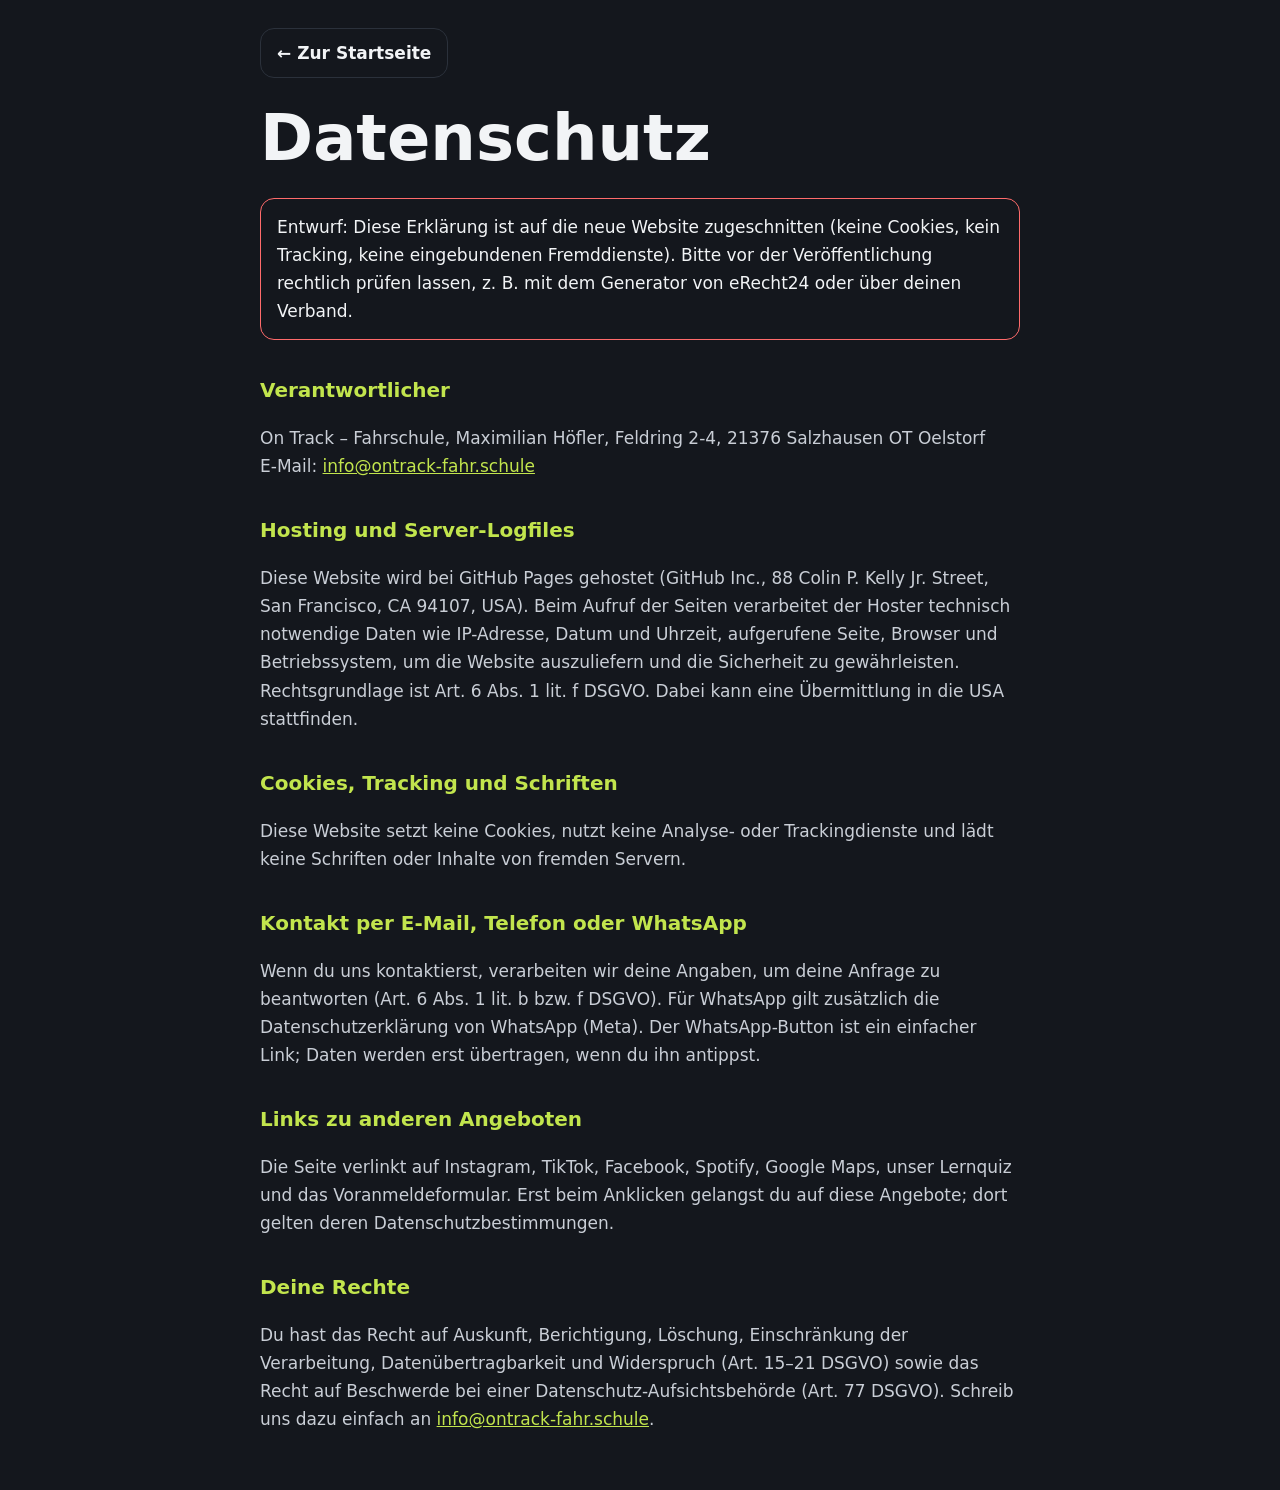
==== datenschutz.html @ 904740cd "Add files via upload" ====
<!doctype html><html lang="de"><head><meta charset="utf-8"><meta name="viewport" content="width=device-width, initial-scale=1, viewport-fit=cover">
<title>Datenschutz – On Track Fahrschule</title><meta name="robots" content="noindex"><link rel="icon" type="image/png" href="icon-192.png">
<style>body{margin:0;background:#14171d;color:#f2f4f6;font:17px/1.65 system-ui,-apple-system,"Segoe UI",Roboto,Arial,sans-serif;padding:calc(28px + env(safe-area-inset-top,0px)) 0 calc(40px + env(safe-area-inset-bottom,0px))}
main{width:min(760px,calc(100% - 40px));margin:0 auto}h1{font-family:"Avenir Next Condensed","Roboto Condensed","Arial Narrow",system-ui,sans-serif;font-stretch:condensed;font-size:clamp(40px,9vw,64px);line-height:1;margin:28px 0 28px}
h2{font-size:20px;margin:34px 0 8px;color:#c2e54d}p,li{color:#c9ced6}a{color:#c2e54d}.back{display:inline-block;text-decoration:none;font-weight:700;border:1.5px solid #2b313b;border-radius:14px;padding:10px 16px;color:#f2f4f6}
.note{border:1.5px solid #ff6b6b;border-radius:14px;padding:14px 16px;color:#f2f4f6}</style></head><body><main><a class="back" href="index.html">← Zur Startseite</a><h1>Datenschutz</h1>
<p class="note">Entwurf: Diese Erklärung ist auf die neue Website zugeschnitten (keine Cookies, kein Tracking, keine eingebundenen Fremddienste). Bitte vor der Veröffentlichung rechtlich prüfen lassen, z. B. mit dem Generator von eRecht24 oder über deinen Verband.</p>
<h2>Verantwortlicher</h2>
<p>On Track – Fahrschule, Maximilian Höfler, Feldring 2-4, 21376 Salzhausen OT Oelstorf<br>E-Mail: <a href="mailto:info@ontrack-fahr.schule">info@ontrack-fahr.schule</a></p>
<h2>Hosting und Server-Logfiles</h2>
<p>Diese Website wird bei GitHub Pages gehostet (GitHub Inc., 88 Colin P. Kelly Jr. Street, San Francisco, CA 94107, USA). Beim Aufruf der Seiten verarbeitet der Hoster technisch notwendige Daten wie IP-Adresse, Datum und Uhrzeit, aufgerufene Seite, Browser und Betriebssystem, um die Website auszuliefern und die Sicherheit zu gewährleisten. Rechtsgrundlage ist Art. 6 Abs. 1 lit. f DSGVO. Dabei kann eine Übermittlung in die USA stattfinden.</p>
<h2>Cookies, Tracking und Schriften</h2>
<p>Diese Website setzt keine Cookies, nutzt keine Analyse- oder Trackingdienste und lädt keine Schriften oder Inhalte von fremden Servern.</p>
<h2>Kontakt per E-Mail, Telefon oder WhatsApp</h2>
<p>Wenn du uns kontaktierst, verarbeiten wir deine Angaben, um deine Anfrage zu beantworten (Art. 6 Abs. 1 lit. b bzw. f DSGVO). Für WhatsApp gilt zusätzlich die Datenschutzerklärung von WhatsApp (Meta). Der WhatsApp-Button ist ein einfacher Link; Daten werden erst übertragen, wenn du ihn antippst.</p>
<h2>Links zu anderen Angeboten</h2>
<p>Die Seite verlinkt auf Instagram, TikTok, Facebook, Spotify, Google Maps, unser Lernquiz und das Voranmeldeformular. Erst beim Anklicken gelangst du auf diese Angebote; dort gelten deren Datenschutzbestimmungen.</p>
<h2>Deine Rechte</h2>
<p>Du hast das Recht auf Auskunft, Berichtigung, Löschung, Einschränkung der Verarbeitung, Datenübertragbarkeit und Widerspruch (Art. 15–21 DSGVO) sowie das Recht auf Beschwerde bei einer Datenschutz-Aufsichtsbehörde (Art. 77 DSGVO). Schreib uns dazu einfach an <a href="mailto:info@ontrack-fahr.schule">info@ontrack-fahr.schule</a>.</p>
</main></body></html>
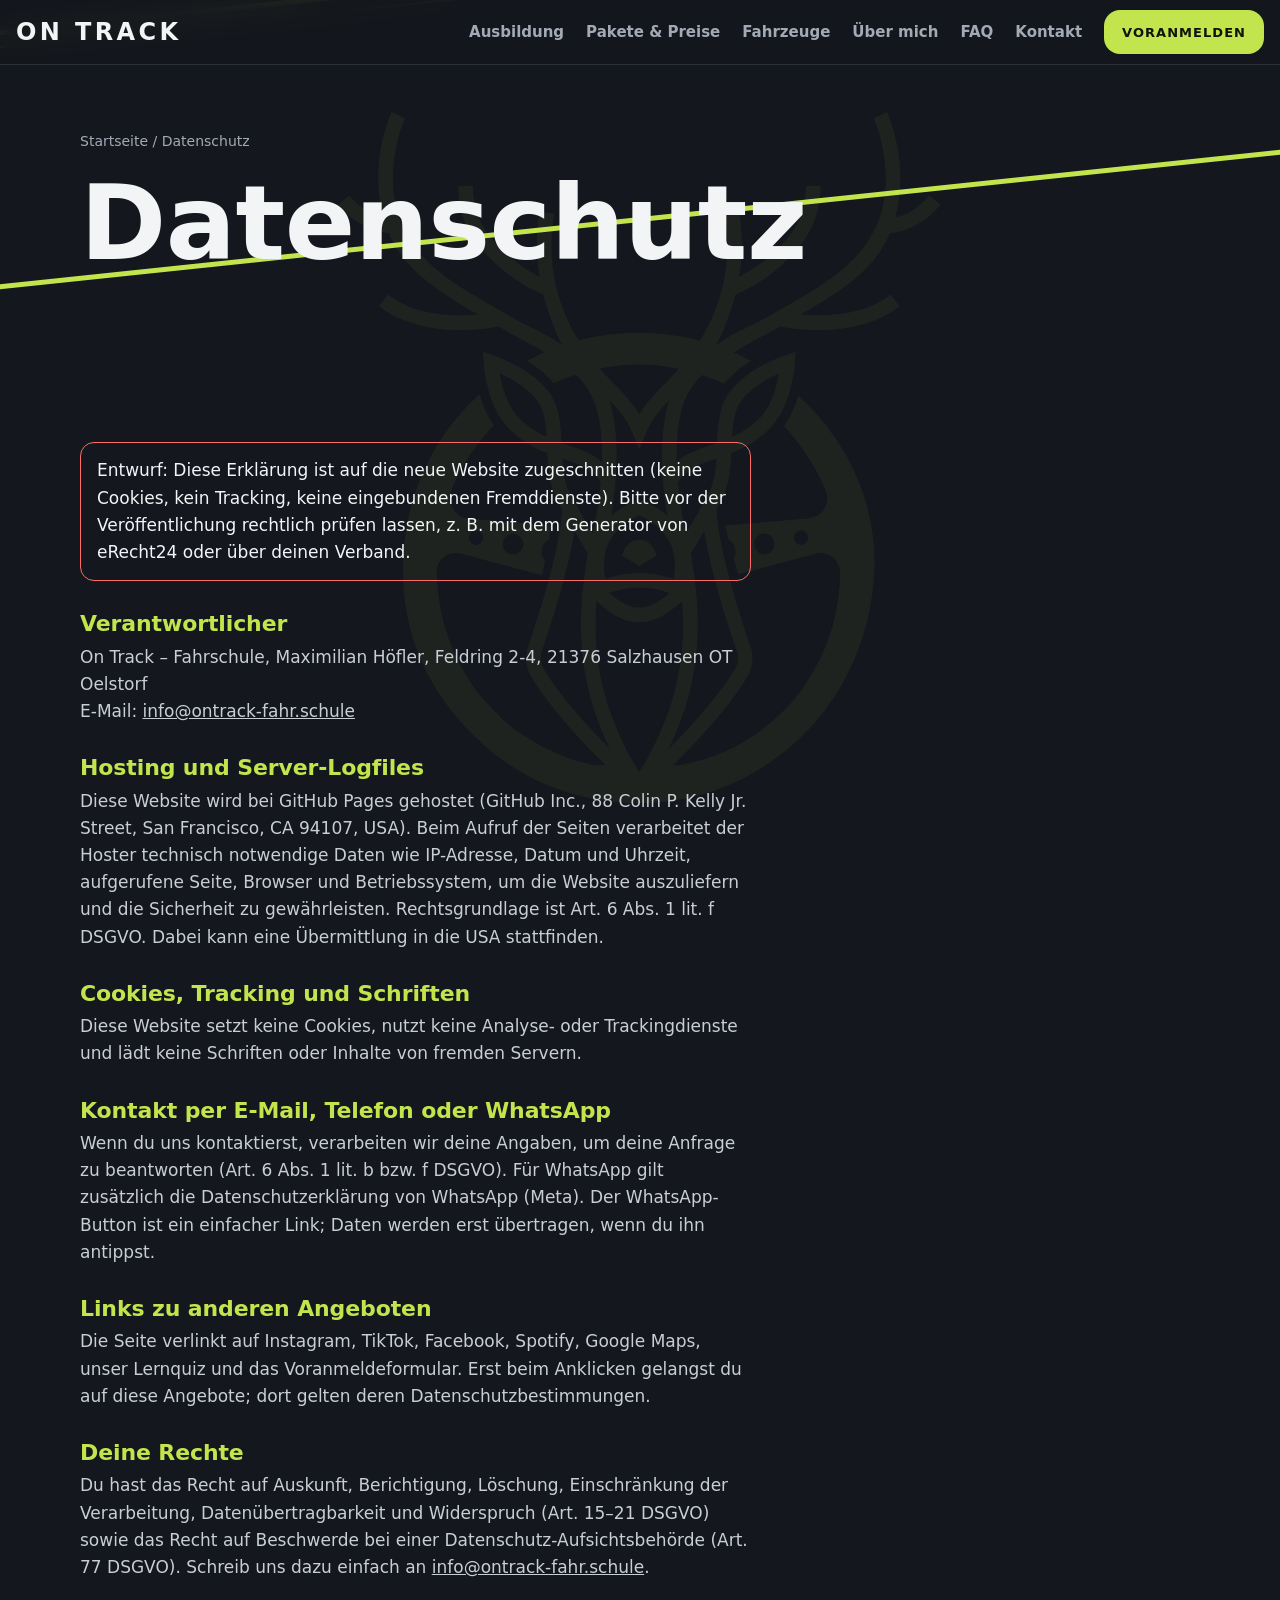
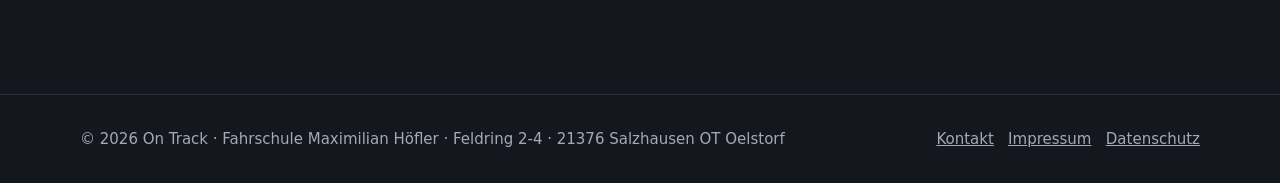
==== commit dffb3209: "Add files via upload" ====
--- a/datenschutz.html
+++ b/datenschutz.html
@@ -1,9 +1,43 @@
-<!doctype html><html lang="de"><head><meta charset="utf-8"><meta name="viewport" content="width=device-width, initial-scale=1, viewport-fit=cover">
-<title>Datenschutz – On Track Fahrschule</title><meta name="robots" content="noindex"><link rel="icon" type="image/png" href="icon-192.png">
-<style>body{margin:0;background:#14171d;color:#f2f4f6;font:17px/1.65 system-ui,-apple-system,"Segoe UI",Roboto,Arial,sans-serif;padding:calc(28px + env(safe-area-inset-top,0px)) 0 calc(40px + env(safe-area-inset-bottom,0px))}
-main{width:min(760px,calc(100% - 40px));margin:0 auto}h1{font-family:"Avenir Next Condensed","Roboto Condensed","Arial Narrow",system-ui,sans-serif;font-stretch:condensed;font-size:clamp(40px,9vw,64px);line-height:1;margin:28px 0 28px}
-h2{font-size:20px;margin:34px 0 8px;color:#c2e54d}p,li{color:#c9ced6}a{color:#c2e54d}.back{display:inline-block;text-decoration:none;font-weight:700;border:1.5px solid #2b313b;border-radius:14px;padding:10px 16px;color:#f2f4f6}
-.note{border:1.5px solid #ff6b6b;border-radius:14px;padding:14px 16px;color:#f2f4f6}</style></head><body><main><a class="back" href="index.html">← Zur Startseite</a><h1>Datenschutz</h1>
+<!doctype html>
+<html lang="de">
+<head>
+<meta charset="utf-8">
+<meta name="viewport" content="width=device-width, initial-scale=1, viewport-fit=cover">
+<title>Datenschutz | Fahrschule On Track</title>
+<meta name="description" content="Impressum und Datenschutz der Fahrschule On Track, Maximilian Höfler, Salzhausen-Oelstorf.">
+<meta name="robots" content="noindex, nofollow">
+<link rel="canonical" href="https://www.ontrack-fahr.schule/datenschutz.html">
+<meta name="theme-color" content="#14171d">
+<link rel="icon" type="image/png" href="icon-192.png">
+<link rel="apple-touch-icon" href="icon-180.png">
+<meta property="og:type" content="website"><meta property="og:locale" content="de_DE"><meta property="og:site_name" content="On Track Fahrschule">
+<meta property="og:url" content="https://www.ontrack-fahr.schule/datenschutz.html"><meta property="og:title" content="Datenschutz | Fahrschule On Track"><meta property="og:description" content="Impressum und Datenschutz der Fahrschule On Track, Maximilian Höfler, Salzhausen-Oelstorf.">
+<meta property="og:image" content="https://www.ontrack-fahr.schule/fahrschule-salzhausen-enyaq-start.jpg"><meta name="twitter:card" content="summary_large_image">
+<link rel="stylesheet" href="site.css">
+</head>
+<body>
+<div class="bg-deer" aria-hidden="true"></div>
+<header class="nav always" id="nav">
+  <a class="nav-brand" href="./">ON TRACK</a>
+  <nav class="nav-links" aria-label="Hauptnavigation"><a href="ausbildung.html">Ausbildung</a><a href="pakete.html">Pakete &amp; Preise</a><a href="fahrzeuge.html">Fahrzeuge</a><a href="ueber-mich.html">Über mich</a><a href="faq.html">FAQ</a><a href="kontakt.html">Kontakt</a>
+    <a class="btn" href="http://fs0676.fso360-svc.de" target="_blank" rel="noopener">Voranmelden</a>
+  </nav>
+  <button class="menu-btn" id="menuBtn" aria-expanded="false" aria-controls="sheet"><i></i>Menü</button>
+</header>
+<nav class="sheet" id="sheet" aria-label="Menü"><a href="./">Startseite</a><a href="ausbildung.html">Ausbildung</a><a href="pakete.html">Pakete &amp; Preise</a><a href="fahrzeuge.html">Fahrzeuge</a><a href="ueber-mich.html">Über mich</a><a href="faq.html">Häufige Fragen</a><a href="kontakt.html">Kontakt</a></nav>
+<main id="top">
+<section class="page-head">
+  <div class="ph-lines" aria-hidden="true"><span style="--h:5px;--c:var(--lime);top:84px;--t:.1s"></span><span style="--h:2px;--c:var(--lime-d);top:100px;--t:.25s"></span><span style="--h:5px;--c:var(--lime);top:calc(100% - 8px);--t:.4s"></span></div>
+  <div class="wrap">
+    <p class="crumbs"><a href="./">Startseite</a> / Datenschutz</p>
+    <h1>Datenschutz</h1>
+    
+  </div>
+</section>
+<section class="block">
+  <span class="edge-line" aria-hidden="true"></span>
+  <div class="wrap">
+<div class="legal">
 <p class="note">Entwurf: Diese Erklärung ist auf die neue Website zugeschnitten (keine Cookies, kein Tracking, keine eingebundenen Fremddienste). Bitte vor der Veröffentlichung rechtlich prüfen lassen, z. B. mit dem Generator von eRecht24 oder über deinen Verband.</p>
 <h2>Verantwortlicher</h2>
 <p>On Track – Fahrschule, Maximilian Höfler, Feldring 2-4, 21376 Salzhausen OT Oelstorf<br>E-Mail: <a href="mailto:info@ontrack-fahr.schule">info@ontrack-fahr.schule</a></p>
@@ -17,4 +51,55 @@
 <p>Die Seite verlinkt auf Instagram, TikTok, Facebook, Spotify, Google Maps, unser Lernquiz und das Voranmeldeformular. Erst beim Anklicken gelangst du auf diese Angebote; dort gelten deren Datenschutzbestimmungen.</p>
 <h2>Deine Rechte</h2>
 <p>Du hast das Recht auf Auskunft, Berichtigung, Löschung, Einschränkung der Verarbeitung, Datenübertragbarkeit und Widerspruch (Art. 15–21 DSGVO) sowie das Recht auf Beschwerde bei einer Datenschutz-Aufsichtsbehörde (Art. 77 DSGVO). Schreib uns dazu einfach an <a href="mailto:info@ontrack-fahr.schule">info@ontrack-fahr.schule</a>.</p>
-</main></body></html>+</div>
+  </div>
+</section>
+</main>
+<footer>
+  <div class="wrap">
+    <span>© 2026 On Track · Fahrschule Maximilian Höfler · Feldring 2-4 · 21376 Salzhausen OT Oelstorf</span>
+    <span><a href="kontakt.html">Kontakt</a> &nbsp; <a href="impressum.html">Impressum</a> &nbsp; <a href="datenschutz.html">Datenschutz</a></span>
+  </div>
+</footer>
+<script>
+// Navigation: ab dem Ende des Hero-Bereichs mit Hintergrund
+const nav = document.getElementById("nav"), hero = document.querySelector(".hero");
+if (hero) new IntersectionObserver(([e]) => nav.classList.toggle("solid", !e.isIntersecting), { rootMargin: "-80px 0px 0px 0px" }).observe(hero);
+// Mobiles Menü
+const mb = document.getElementById("menuBtn"), sheet = document.getElementById("sheet");
+function setMenu(open){ mb.setAttribute("aria-expanded", open); sheet.classList.toggle("open", open); document.body.style.overflow = open ? "hidden" : ""; }
+mb.addEventListener("click", () => setMenu(mb.getAttribute("aria-expanded") !== "true"));
+sheet.querySelectorAll("a").forEach(a => a.addEventListener("click", () => setMenu(false)));
+document.addEventListener("keydown", e => { if (e.key === "Escape") setMenu(false); });
+// Grüne Linie zeichnet sich, wenn ein Abschnitt ins Bild kommt
+const io = new IntersectionObserver(es => es.forEach(e => { if (e.isIntersecting) { e.target.classList.add("on"); io.unobserve(e.target); } }), { threshold: .2 });
+document.querySelectorAll(".edge-line").forEach(el => io.observe(el));
+// Elemente fliegen beim Scrollen ins Bild
+if (!matchMedia("(prefers-reduced-motion: reduce)").matches && "IntersectionObserver" in window) {
+  const groups = [
+    ["main section.block h1, main section.block h2, .band h2, .page-head h1, .vehicle h2, .go-list a", "fly-l"],
+    [".photo", "fly-zoom"], [".lead, .band .when, .band p, .band-row, .quote", "fly-up"],
+    [".features li", "alt"], [".pkg", "fly-r"], [".ride", "fly-zoom"],
+    [".cols3 > div", "fly-up"], ["#ueber-mich .grid-2 > div:last-child", "fly-r"],
+    [".links a", "fly-up"], [".faq-item", "fly-up"], [".places li", "fly-up"],
+    [".contact address, .social", "fly-l"], [".c-acts .btn", "fly-r"]
+  ];
+  const seen = new Set();
+  groups.forEach(([sel, kind]) => {
+    document.querySelectorAll(sel).forEach((el, n) => {
+      if (seen.has(el)) return; seen.add(el);
+      const cls = kind === "alt" ? (n % 2 ? "fly-r" : "fly-l") : kind;
+      el.classList.add("fly", cls);
+      const sib = el.parentElement ? [...el.parentElement.children].indexOf(el) : 0;
+      el.style.setProperty("--i", Math.min(sib, 8));
+    });
+  });
+  const fo = new IntersectionObserver(es => es.forEach(e => {
+    if (e.isIntersecting) { e.target.classList.add("in"); fo.unobserve(e.target); }
+  }), { threshold: .15, rootMargin: "0px 0px -6% 0px" });
+  document.querySelectorAll(".fly").forEach(el => fo.observe(el));
+}
+
+</script>
+</body>
+</html>
--- a/site.css
+++ b/site.css
@@ -0,0 +1,237 @@
+
+:root{
+  --bg:#14171d; --ink:#0f1217; --panel:#1b2029; --line:#2b313b;
+  --lime:#c2e54d; --lime-d:#8fb03a; --text:#f2f4f6; --muted:#a3aab6; --red:#ff6b6b;
+  --head:"Avenir Next Condensed","Helvetica Neue Condensed","Roboto Condensed","Arial Narrow",system-ui,sans-serif;
+  --body:system-ui,-apple-system,"Segoe UI",Roboto,"Helvetica Neue",Arial,sans-serif;
+}
+*{box-sizing:border-box}
+html{scroll-behavior:smooth;scroll-padding-top:calc(72px + env(safe-area-inset-top,0px))}
+@media (prefers-reduced-motion: reduce){html{scroll-behavior:auto}}
+body{margin:0;background:var(--bg);color:var(--text);font-family:var(--body);font-size:17px;line-height:1.6;-webkit-font-smoothing:antialiased;overflow-x:hidden}
+a{color:inherit}
+img{max-width:100%;display:block}
+:focus-visible{outline:3px solid var(--lime);outline-offset:3px;border-radius:6px}
+.wrap{width:min(1120px,calc(100% - 40px));margin:0 auto}
+h1,h2,h3{font-family:var(--head);font-stretch:condensed;line-height:1.02;margin:0;letter-spacing:-.005em}
+h2,.intro-h{font-size:clamp(40px,8.5vw,84px);font-weight:800}
+.intro-h{font-size:clamp(36px,7.4vw,74px)}
+h3{font-size:clamp(26px,4.4vw,34px);font-weight:800}
+p{margin:0 0 1em;max-width:62ch}
+.muted{color:var(--muted)}
+.btn{display:inline-flex;align-items:center;justify-content:center;gap:10px;min-height:54px;padding:0 24px;border-radius:16px;border:0;background:var(--lime);color:#11140a;font:800 15px/1 var(--body);letter-spacing:.08em;text-transform:uppercase;text-decoration:none;cursor:pointer;transition:transform .15s,filter .15s}
+.btn:hover{filter:brightness(1.07)}
+.btn:active{transform:scale(.98)}
+.btn.ghost{background:transparent;color:var(--text);border:1.5px solid var(--line)}
+.btn.wa{background:#1fa855;color:#fff}
+.btn svg{width:22px;height:22px;flex:none}
+
+/* ---------- HERO (wie die Quiz-Startseite) ---------- */
+.hero{position:relative;height:100vh;height:100svh;min-height:560px;overflow:hidden;background:#000;isolation:isolate}
+.h-bg{position:absolute;inset:0;background:var(--bg);opacity:0;animation:fade .7s ease-out .1s forwards}
+.h-lines{position:absolute;inset:0;overflow:hidden;pointer-events:none;z-index:2}
+.h-lines span{position:absolute;left:-40%;width:180%;height:var(--h);background:var(--c);transform:rotate(-12deg) scaleX(0);transform-origin:left top;animation:draw .7s cubic-bezier(.65,0,.35,1) var(--t) forwards}
+.h-photo{position:absolute;left:0;right:0;bottom:0;top:calc(70% - 30vw);z-index:1;width:100%;height:calc(30% + 30vw);object-fit:cover;object-position:62% 30%;background:#000;
+  clip-path:polygon(0 calc(21.5vw + 5px),100% calc(.25vw + 5px),100% 100%,0 100%);opacity:0;animation:fade .8s ease-out 1.25s forwards}
+.h-ticker{position:absolute;z-index:2;left:-40%;width:180%;top:calc(70% + 6px);height:32px;overflow:hidden;transform:rotate(-12deg);transform-origin:left top;background:rgba(8,10,14,.62);opacity:0;animation:fade .6s ease-out 1.6s forwards;pointer-events:none}
+.h-track{display:flex;width:max-content;height:100%;align-items:center;animation:run 38s linear 1.6s infinite}
+.h-track span{white-space:pre;font-family:"Copperplate Gothic Bold","Copperplate Gothic","Copperplate",Georgia,serif;font-weight:700;font-size:16px;letter-spacing:.06em;color:var(--red);text-transform:uppercase}
+.h-top{position:absolute;z-index:3;left:0;right:0;top:0;height:calc(70% - 30vw + 10px);display:flex;align-items:center;justify-content:center;padding:calc(64px + env(safe-area-inset-top,0px)) 24px 14px}
+.h-logo{height:100%;display:flex;justify-content:center;opacity:0;transform:scale(.84) translateY(14px);animation:logo 1s cubic-bezier(.2,.8,.2,1) 1.5s forwards}
+.hero-logo{display:block;height:100%;max-width:min(86vw,460px);overflow:visible;transform-origin:50% 45%;animation:pulse 2.4s ease-in-out 2.5s infinite}
+.h-tiles{position:absolute;z-index:4;left:12px;right:12px;bottom:calc(14px + env(safe-area-inset-bottom,0px));display:grid;grid-template-columns:repeat(3,minmax(0,1fr));gap:10px;max-width:560px;margin:0 auto}
+.h-tiles .btn{flex-direction:column;gap:12px;min-height:176px;padding:14px 6px;border-radius:24px;font-size:14px;line-height:1.25;letter-spacing:.05em;text-align:center;box-shadow:0 10px 28px rgba(0,0,0,.45);opacity:0;
+  animation:tilein .6s ease-out var(--d) both,tilepulse 2.2s ease-in-out calc(var(--d) + 1s) infinite}
+.h-tiles .btn:hover,.h-tiles .btn:focus-visible{animation:tilein .6s ease-out var(--d) both,tilehold .25s ease-out forwards}
+.h-tiles .btn svg{width:46px;height:46px}
+.h-tiles .btn:nth-child(1){--d:2.6s}.h-tiles .btn:nth-child(2){--d:2.75s}.h-tiles .btn:nth-child(3){--d:2.9s}
+@keyframes fade{to{opacity:1}}
+@keyframes draw{to{transform:rotate(-12deg) scaleX(1)}}
+@keyframes drawW{to{transform:rotate(-5deg) scaleX(1)}}
+@keyframes logo{to{opacity:1;transform:none}}
+@keyframes pulse{0%,100%{transform:scale(1)}50%{transform:scale(1.045)}}
+@keyframes run{from{transform:translateX(0)}to{transform:translateX(-50%)}}
+@keyframes tilein{from{opacity:0;translate:0 24px}to{opacity:1;translate:0 0}}
+@keyframes tilepulse{0%,100%{scale:1}50%{scale:1.05}}
+@keyframes tilehold{to{scale:1.08}}
+@media (min-width:700px) and (min-aspect-ratio:1/1){
+  .h-lines span{transform:rotate(-5deg) scaleX(0);animation-name:drawW}
+  .h-lines .edge{top:66%!important}
+  .h-photo{top:calc(66vh - 12.5vw);height:calc(34vh + 12.5vw);object-position:50% 42%;clip-path:polygon(0 calc(9vw + 5px),100% calc(.25vw + 5px),100% 100%,0 100%)}
+  .h-ticker{top:calc(66% + 6px);transform:rotate(-5deg);height:38px}.h-track span{font-size:19px}
+  .h-top{height:calc(66vh - 12.5vw + 10px)}
+  .hero-logo{max-width:min(56vw,540px)}
+  .h-tiles{left:50%;right:auto;max-width:none;width:min(900px,calc(100vw - 64px));transform:translateX(-50%);bottom:32px;gap:16px}
+  .h-tiles .btn{min-height:200px;font-size:17px;border-radius:28px}
+  .h-tiles .btn svg{width:58px;height:58px}
+}
+
+/* ---------- Navigation ---------- */
+.nav{position:fixed;z-index:30;left:0;right:0;top:0;padding:calc(10px + env(safe-area-inset-top,0px)) 16px 10px;display:flex;align-items:center;justify-content:space-between;gap:12px;transition:background .3s,border-color .3s;border-bottom:1px solid transparent}
+.nav.solid{background:rgba(20,23,29,.92);-webkit-backdrop-filter:blur(10px);backdrop-filter:blur(10px);border-bottom-color:var(--line)}
+.nav-brand{font-family:var(--head);font-stretch:condensed;font-weight:800;font-size:24px;letter-spacing:.14em;text-decoration:none;opacity:0;transition:opacity .3s}
+.nav.solid .nav-brand{opacity:1}
+.nav-links{display:none;gap:22px;align-items:center}
+.nav-links a{text-decoration:none;font-weight:600;font-size:15px;color:var(--muted)}
+.nav-links a:hover{color:var(--text)}
+.nav .btn{min-height:44px;padding:0 18px;font-size:13px}
+.nav-links a.btn{color:#11140a}
+.nav-links a.btn:hover{color:#11140a}
+.menu-btn{display:inline-flex;align-items:center;gap:10px;min-height:44px;padding:0 16px;border-radius:14px;border:1.5px solid var(--line);background:rgba(20,23,29,.6);color:var(--text);font:700 14px var(--body);letter-spacing:.06em;cursor:pointer}
+.menu-btn i,.menu-btn i::before,.menu-btn i::after{display:block;width:18px;height:2px;background:currentColor;position:relative;transition:transform .25s}
+.menu-btn i::before,.menu-btn i::after{content:"";position:absolute;left:0}
+.menu-btn i::before{top:-6px}.menu-btn i::after{top:6px}
+.menu-btn[aria-expanded="true"] i{background:transparent}
+.menu-btn[aria-expanded="true"] i::before{transform:translateY(6px) rotate(45deg)}
+.menu-btn[aria-expanded="true"] i::after{transform:translateY(-6px) rotate(-45deg)}
+.sheet{position:fixed;z-index:29;inset:0;background:var(--bg);padding:calc(90px + env(safe-area-inset-top,0px)) 24px 24px;display:flex;flex-direction:column;gap:6px;opacity:0;visibility:hidden;transition:opacity .25s,visibility .25s}
+.sheet.open{opacity:1;visibility:visible}
+.sheet a{font-family:var(--head);font-stretch:condensed;font-weight:800;font-size:40px;text-decoration:none;line-height:1.25}
+.sheet a:hover{color:var(--lime)}
+@media (min-width:980px){.nav-links{display:flex}.menu-btn{display:none}}
+
+/* ---------- Abschnitte ---------- */
+section.block{position:relative;padding:96px 0}
+.edge-line{position:absolute;left:-10%;right:-10%;top:0;height:6px;background:var(--lime);transform:rotate(-3deg) scaleX(0);transform-origin:left;transition:transform 1s cubic-bezier(.65,0,.35,1)}
+.edge-line.on{transform:rotate(-3deg) scaleX(1)}
+.lead{font-size:clamp(19px,2.4vw,22px);color:var(--text)}
+.grid-2{display:grid;gap:48px}
+@media (min-width:900px){.grid-2{grid-template-columns:1.1fr .9fr;align-items:start}}
+
+.features{list-style:none;padding:0;margin:40px 0 0;display:grid;gap:0;border-top:1px solid var(--line)}
+.features li{display:grid;grid-template-columns:56px 1fr;gap:18px;padding:24px 0;border-bottom:1px solid var(--line)}
+.features svg{width:44px;height:44px;color:var(--lime)}
+.features b{display:block;font-size:20px;margin-bottom:4px}
+.features p{margin:0;color:var(--muted)}
+@media (min-width:900px){.features{grid-template-columns:1fr 1fr;column-gap:48px}}
+
+/* Theoriekurs-Band */
+.band{position:relative;margin:40px 0;padding:72px 0;background:var(--lime);color:#11140a;clip-path:polygon(0 8%,100% 0,100% 92%,0 100%)}
+.band h2{font-size:clamp(44px,10vw,112px)}
+.band .when{font-family:var(--head);font-stretch:condensed;font-weight:800;font-size:clamp(28px,5vw,48px);margin:10px 0 18px}
+.band p{color:#1d2410}
+.band .btn{background:#11140a;color:var(--lime)}
+.band-row{display:flex;flex-wrap:wrap;gap:12px;margin-top:22px}
+.band .note{margin-top:28px;padding-top:20px;border-top:2px solid rgba(17,20,10,.25);font-weight:600}
+
+/* Pakete */
+.pkgs{list-style:none;padding:0;margin:48px 0 0;border-top:1px solid var(--line)}
+.pkg{display:grid;gap:14px;padding:30px 0;border-bottom:1px solid var(--line)}
+.pkg h3{display:flex;align-items:baseline;gap:14px;flex-wrap:wrap}
+.pkg h3 small{font-family:var(--body);font-size:14px;font-weight:700;color:var(--muted);letter-spacing:.04em}
+.pkg p{margin:0;color:var(--muted)}
+.pkg .acts{display:flex;flex-wrap:wrap;gap:10px}
+.pkg .acts .btn{min-height:46px;font-size:13px;padding:0 18px}
+.pkg.star{position:relative;padding-left:22px;border-left:6px solid var(--lime)}
+.pkg.star .tag{display:inline-block;background:var(--lime);color:#11140a;font-size:12px;font-weight:800;padding:4px 10px;border-radius:999px;letter-spacing:.05em}
+@media (min-width:900px){.pkg{grid-template-columns:300px 1fr auto;align-items:center;gap:32px}}
+
+/* Fahrzeuge */
+.ride{position:relative;margin-top:44px;border-radius:28px;overflow:hidden;background:#000;clip-path:polygon(0 10%,100% 0,100% 100%,0 100%)}
+.ride img{width:100%;height:clamp(300px,48vw,520px);object-fit:cover;object-position:60% 50%}
+.ride figcaption{position:absolute;left:0;right:0;bottom:0;padding:60px 24px 22px;background:linear-gradient(transparent,rgba(10,12,16,.85));font-weight:600}
+.cols3{display:grid;gap:28px;margin-top:40px}
+.cols3 h3{font-size:26px;margin-bottom:8px}
+.cols3 p{color:var(--muted);margin:0}
+@media (min-width:900px){.cols3{grid-template-columns:repeat(3,1fr)}}
+
+/* Über mich */
+.quote{font-family:var(--head);font-stretch:condensed;font-weight:800;font-size:clamp(48px,11vw,120px);line-height:.95;color:var(--lime);margin:0 0 24px}
+
+/* Lernen & Hören */
+.links{display:grid;gap:14px;margin-top:40px}
+.links a{display:grid;grid-template-columns:52px 1fr auto;align-items:center;gap:16px;padding:20px;border:1.5px solid var(--line);border-radius:20px;text-decoration:none;transition:border-color .2s}
+.links a:hover{border-color:var(--lime)}
+.links svg{width:40px;height:40px;color:var(--lime)}
+.links b{display:block;font-size:19px}
+.links span.muted{display:block;font-size:15px}
+.links .go{font-size:22px;color:var(--lime)}
+@media (min-width:900px){.links{grid-template-columns:repeat(3,1fr)}.links a{grid-template-columns:1fr;align-content:start}.links .go{display:none}}
+
+/* Kontakt */
+.contact{display:grid;gap:40px}
+.contact address{font-style:normal;font-size:clamp(24px,3.6vw,32px);font-family:var(--head);font-stretch:condensed;font-weight:800;line-height:1.15}
+.c-acts{display:grid;gap:12px;margin-top:24px}
+.social{display:flex;gap:12px;margin-top:22px}
+.social a{display:grid;place-items:center;width:52px;height:52px;border-radius:16px;border:1.5px solid var(--line)}
+.social a:hover{border-color:var(--lime)}
+.social svg{width:24px;height:24px}
+@media (min-width:900px){.contact{grid-template-columns:1fr 1fr;align-items:start}.c-acts{max-width:420px}}
+
+footer{border-top:1px solid var(--line);padding:32px 0 calc(32px + env(safe-area-inset-bottom,0px));color:var(--muted);font-size:15px}
+footer .wrap{display:flex;flex-wrap:wrap;gap:12px 28px;justify-content:space-between}
+footer a{color:var(--muted)}
+footer a:hover{color:var(--text)}
+
+
+/* FAQ */
+.faq{margin-top:40px;border-top:1px solid var(--line)}
+.faq-item{border-bottom:1px solid var(--line)}
+.faq-item summary{list-style:none;cursor:pointer;display:flex;justify-content:space-between;gap:20px;padding:22px 0;font-weight:700;font-size:19px}
+.faq-item summary::-webkit-details-marker{display:none}
+.faq-item summary::after{content:"+";flex:none;font-size:28px;line-height:1;color:var(--lime);transition:transform .25s}
+.faq-item[open] summary::after{transform:rotate(45deg)}
+.faq-item p{color:var(--muted);margin:0 0 22px}
+.places{list-style:none;padding:0;margin:32px 0 0;display:flex;flex-wrap:wrap;gap:10px}
+.places li{border:1.5px solid var(--line);border-radius:999px;padding:8px 16px;font-weight:600;font-size:15px}
+
+/* Hirsch im Hintergrund – bleibt beim Scrollen stehen */
+.bg-deer{position:fixed;inset:0;z-index:0;pointer-events:none;background:url(hirsch-logo.svg) 50% 55%/min(78vw,640px) auto no-repeat;opacity:.06}
+main,footer{position:relative;z-index:1}
+.hero{z-index:2}
+
+/* Elemente fliegen beim Scrollen ins Bild */
+.fly{opacity:0;transition:opacity .7s ease,transform .9s cubic-bezier(.2,.8,.2,1);transition-delay:calc(var(--i,0) * 90ms);will-change:transform,opacity}
+.fly-up{transform:translateY(70px)}
+.fly-l{transform:translateX(-90px)}
+.fly-r{transform:translateX(90px)}
+.fly-zoom{transform:scale(.88) translateY(40px)}
+.fly.in{opacity:1;transform:none}
+
+@media (prefers-reduced-motion: reduce){
+  .fly{opacity:1!important;transform:none!important;transition:none!important}
+  .h-bg,.h-photo,.h-ticker,.h-logo,.h-lines span{animation-duration:0s!important;animation-delay:0s!important}
+  .hero-logo,.h-track{animation:none!important}
+  .h-tiles .btn{animation:none!important;opacity:1!important}
+  .edge-line{transition:none}
+}
+
+/* Unterseiten */
+.nav.always{background:rgba(20,23,29,.92);-webkit-backdrop-filter:blur(10px);backdrop-filter:blur(10px);border-bottom-color:var(--line)}
+.nav.always .nav-brand{opacity:1}
+.nav-links a[aria-current="page"]{color:var(--lime)}
+.sheet a[aria-current="page"]{color:var(--lime)}
+.page-head{position:relative;padding:calc(130px + env(safe-area-inset-top,0px)) 0 70px;overflow:hidden}
+.page-head h1{font-size:clamp(44px,10vw,104px);font-weight:800;max-width:14ch}
+.page-head .lead{margin-top:22px}
+.ph-lines{position:absolute;inset:0;pointer-events:none}
+.ph-lines span{position:absolute;left:-40%;width:180%;height:var(--h);background:var(--c);transform:rotate(-6deg) scaleX(0);transform-origin:left top;animation:drawP .8s cubic-bezier(.65,0,.35,1) var(--t) forwards}
+@keyframes drawP{to{transform:rotate(-6deg) scaleX(1)}}
+.crumbs{font-size:14px;color:var(--muted);margin-bottom:18px}
+.crumbs a{color:var(--muted);text-decoration:none}.crumbs a:hover{color:var(--lime)}
+/* Startseite: Wegweiser */
+.go-list{list-style:none;padding:0;margin:40px 0 0;border-top:1px solid var(--line)}
+.go-list a{display:grid;grid-template-columns:1fr auto;align-items:center;gap:20px;padding:26px 0;border-bottom:1px solid var(--line);text-decoration:none}
+.go-list b{display:block;font-family:var(--head);font-stretch:condensed;font-weight:800;font-size:clamp(30px,5.4vw,48px);line-height:1.05}
+.go-list span.muted{display:block;margin-top:6px}
+.go-list .arr{display:grid;place-items:center;width:54px;height:54px;border-radius:50%;border:1.5px solid var(--line);color:var(--lime);font-size:26px;transition:background .2s,color .2s,border-color .2s}
+.go-list a:hover .arr{background:var(--lime);color:#11140a;border-color:var(--lime)}
+.go-list a:hover b{color:var(--lime)}
+/* Fahrzeuge & Fotos */
+.vehicle{display:grid;gap:28px;padding:48px 0;border-top:1px solid var(--line)}
+.vehicle:first-of-type{border-top:0;padding-top:0}
+.vehicle h2{font-size:clamp(36px,6.4vw,64px)}
+.vehicle p{color:var(--muted)}
+.photo{position:relative;border-radius:28px;overflow:hidden;background:var(--panel);aspect-ratio:16/10;clip-path:polygon(0 8%,100% 0,100% 100%,0 100%)}
+.photo img{width:100%;height:100%;object-fit:cover}
+.photo.portrait{aspect-ratio:4/5;clip-path:polygon(0 6%,100% 0,100% 100%,0 100%)}
+.photo.empty img{display:none}
+.photo.empty::after{content:"";position:absolute;inset:18%;background:url(hirsch-logo.svg) center/contain no-repeat;opacity:.35}
+@media (min-width:900px){.vehicle{grid-template-columns:1fr 1fr;align-items:center;gap:56px}.vehicle.flip .photo{order:2}}
+.me{display:grid;gap:40px}
+@media (min-width:900px){.me{grid-template-columns:.9fr 1.1fr;align-items:start;gap:64px}}
+.cta-row{display:flex;flex-wrap:wrap;gap:12px;margin-top:28px}
+
+.legal h2{font-size:22px;margin:32px 0 8px;color:var(--lime);font-family:var(--body);font-weight:800}
+.legal p{color:#c9ced6}
+.legal .note{border:1.5px solid var(--red);border-radius:14px;padding:14px 16px;color:var(--text)}
